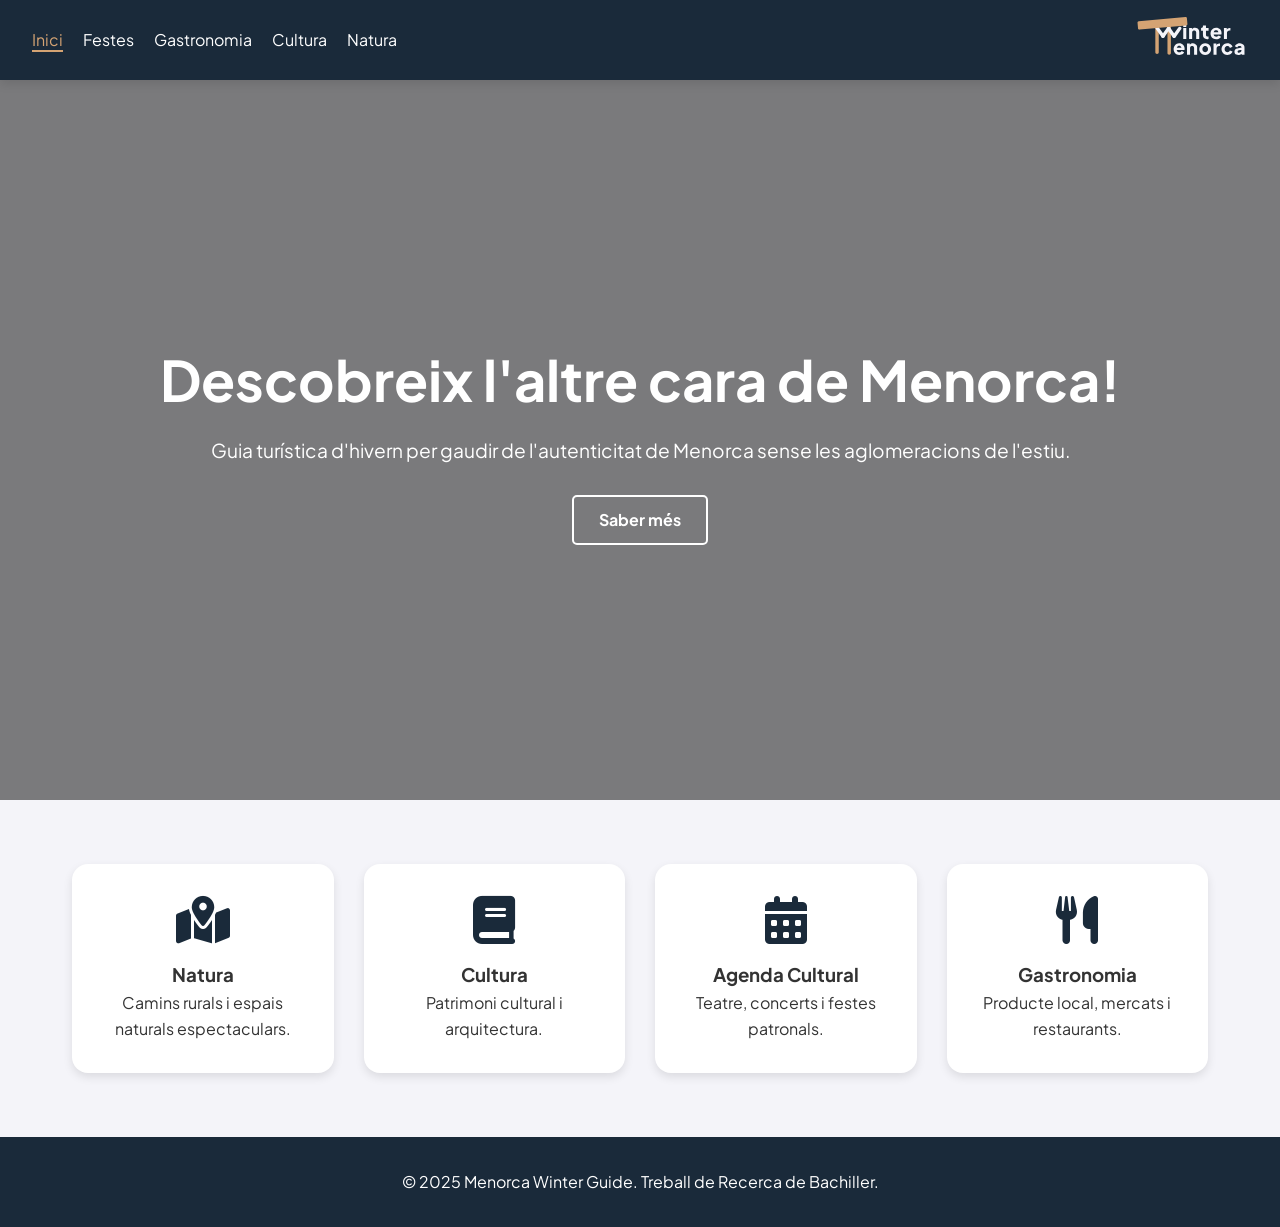
==== index.html @ 938ebcbd "Initial commit" ====
<!DOCTYPE html>
<html lang="ca">

<head>
    <meta charset="UTF-8">
    <meta name="viewport" content="width=device-width, initial-scale=1.0">
    <title>Menorca al Hivern</title>
    <meta name="description"
        content="Guia turística d'hivern per gaudir de l'autenticitat de Menorca sense les aglomeracions de l'estiu.">
    <meta name="keywords" content="Menorca, hivern, turisme, guia, Menorca al Hivern">
    <link rel="stylesheet" href="css/styles.css">
    <link rel="icon" type="image/x-icon" href="/images/favicon.svg">
    <link href="https://fonts.googleapis.com/css2?family=Plus+Jakarta+Sans:ital,wght@0,200..800;1,200..800&display=swap"
        rel="stylesheet">
    <link rel="stylesheet" href="https://cdnjs.cloudflare.com/ajax/libs/font-awesome/6.0.0/css/all.min.css">
</head>

<body>
    <header class="navbar">
        <div class="logo">
            <a href="index.html"><img src="images/imagotip.svg" alt="Menorca Hivern"></a>
        </div>
        <nav>
            <ul>
                <li><a href="index.html" class="active">Inici</a></li>
                <li><a href="festes.html">Festes</a></li>
                <li><a href="gastronomia.html">Gastronomia</a></li>
                <li><a href="cultura.html">Cultura</a></li>
                <li><a href="natura.html">Natura</a></li>
            </ul>
        </nav>
    </header>

    <section class="hero">
        <div class="hero-content">
            <h1>Descobreix l'altre cara de Menorca!</h1>
            <p>Guia turística d'hivern per gaudir de l'autenticitat de Menorca sense les aglomeracions de l'estiu.</p>
            <div class="hero-buttons">
                <a href="#features" class="btn btn-secondary">Saber més</a>
            </div>
        </div>
    </section>

    <section id="features" class="container">
        <a href="natura.html" class="card">
            <i class="fa-solid fa-map-location-dot icon"></i>
            <h3>Natura</h3>
            <p>Camins rurals i espais naturals espectaculars.</p>
        </a>
        <a href="cultura.html" class="card">
            <i class="fa-solid fa-book icon"></i>
            <h3>Cultura</h3>
            <p>Patrimoni cultural i arquitectura.</p>
        </a>
        <a href="festes.html" class="card">
            <i class="fa-solid fa-calendar-days icon"></i>
            <h3>Agenda Cultural</h3>
            <p>Teatre, concerts i festes patronals.</p>
        </a>
        <a href="gastronomia.html" class="card">
            <i class="fa-solid fa-utensils icon"></i>
            <h3>Gastronomia</h3>
            <p>Producte local, mercats i restaurants.</p>
        </a>
    </section>

    <footer>
        <p>&copy; 2025 Menorca Winter Guide. Treball de Recerca de Bachiller.</p>
    </footer>

</body>

</html>
---- css/styles.css ----
:root {
    --azul-oscuro: #1a2a3a;
    --blanco-roto: #f4f4f9;
    --texto-oscuro: #333;
    --color-resalto: #1a2a3a;
    --ocre: #d4a373;
    --highlight-ocre: #d4a373;
    /* Human-like alias */
    --boton-info-bg: #f4f4f9;

    /* Variables de estructura */
    --navbar-height: 80px;
    /* Alçada fixa de la barra de navegació */
    --page-theme-color: var(--ocre);
    /* Tornem a l'ocre per a totes les pàgines, com vol el 'pook' */
}

@keyframes fadeIn {
    from {
        opacity: 0;
        transform: translateY(20px);
    }

    to {
        opacity: 1;
        transform: translateY(0);
    }
}

.fade-in {
    animation: fadeIn 0.8s ease-out forwards;
}

/*Reset*/
* {
    margin: 0;
    padding: 0;
    box-sizing: border-box;
}

body {
    font-family: 'Plus Jakarta Sans', sans-serif;
    background-color: var(--blanco-roto);
    color: var(--texto-oscuro);
    line-height: 1.6;
}

h1,
h2,
h3,
.logo {
    font-family: 'Plus Jakarta Sans', sans-serif;
}

a {
    text-decoration: none;
    color: inherit;
}

/*Navegació*/
.navbar {
    background-color: var(--azul-oscuro);
    color: white;
    display: flex;
    justify-content: space-between;
    align-items: center;
    padding: 1rem 2rem;
    position: sticky;
    top: 0;
    z-index: 1000;
    box-shadow: 0 4px 10px rgba(0, 0, 0, 0.1);
    min-height: var(--navbar-height);
    /* Assegurem alçada consistent */
    flex-direction: row-reverse;
    /* Logo on Right, Nav on Left for Desktop */
}

.logo {
    display: flex;
    align-items: center;
}

.logo img {
    height: 40px;
    width: auto;
}

.navbar ul {
    display: flex;
    list-style: none;
    gap: 20px;
}

.navbar a:hover,
.navbar a.active {
    color: var(--page-theme-color);
    /* Ara utilitza el color de la pàgina actual! */
    border-bottom: 2px solid var(--page-theme-color);
}

.hero {
    height: 80vh;
    background: linear-gradient(rgba(0, 0, 0, 0.5), rgba(0, 0, 0, 0.5)), url('https://www.portbluehotels.com/wp-content/uploads/2025/03/Ciutadella.jpg');
    background-size: cover;
    background-position: center;
    display: flex;
    align-items: center;
    justify-content: center;
    text-align: center;
    color: white;
}

.hero h1 {
    font-size: 3.5rem;
    margin-bottom: 10px;
}

.hero p {
    font-size: 1.2rem;
    margin-bottom: 30px;
}

/*btn*/
.btn {
    padding: 10px 25px;
    border-radius: 5px;
    font-weight: bold;
    transition: 0.3s;
    display: inline-block;
    margin: 0 10px;
}

.btn-primary {
    background-color: var(--azul-oscuro);
    color: white;
}

.btn-primary:hover {
    background-color: #2c4257;
    /* Slightly lighter for hover */
}

.btn-secondary {
    border: 2px solid white;
    color: white;
}

.btn-secondary:hover {
    background-color: white;
    color: var(--azul-oscuro);
}

.container {
    padding: 4rem 2rem;
    display: grid;
    grid-template-columns: repeat(auto-fit, minmax(250px, 1fr));
    gap: 30px;
    max-width: 1200px;
    margin: 0 auto;
}

.card {
    background: white;
    padding: 2rem;
    border-radius: 16px;
    box-shadow: 0 4px 10px rgba(0, 0, 0, 0.1);
    text-align: center;
    transition: transform 0.3s ease, box-shadow 0.3s ease;
}

.card:hover {
    transform: translateY(-5px);
    box-shadow: 0 10px 40px rgba(0, 0, 0, 0.15);
}

.icon {
    font-size: 3rem;
    color: var(--azul-oscuro);
    margin-bottom: 1rem;
}

footer {
    background-color: var(--azul-oscuro);
    color: white;
    text-align: center;
    padding: 2rem;
    margin-top: auto;
    position: relative;
    z-index: 2;
}

/*Layout dividit (mapa + cntingut)*/
.split-layout {
    display: flex;
    height: calc(100vh - 70px);
    overflow: hidden;
    position: relative;
}

/*Contenedor mapa*/
#map-container {
    width: 40%;
    height: 100%;
    position: relative;
    transition: width 0.3s ease;
    border-right: 1px solid #ccc;
    /* Simplified border */
}

#map-container.collapsed {
    width: 0;
    overflow: hidden;
    border-right: none;
}

#map {
    width: 100%;
    height: 100%;
}

/*boto mapa*/
#map-toggle-btn {
    position: absolute;
    top: 20px;
    left: 40%;
    transform: translateX(0);
    width: 40px;
    height: 40px;
    background-color: var(--azul-oscuro);
    color: white;
    border: none;
    cursor: pointer;
    font-size: 1.2rem;
    display: flex;
    align-items: center;
    justify-content: center;
    z-index: 1001;
    border-top-right-radius: 5px;
    border-bottom-right-radius: 5px;
    box-shadow: 2px 2px 5px rgba(0, 0, 0, 0.2);
    transition: left 0.3s ease, background-color 0.3s;
}

/*Mapa colapsat*/
.split-layout.map-collapsed #map-container {
    width: 0;
    border-right: none;
}

.split-layout.map-collapsed #map-toggle-btn {
    left: 0;
    background-color: var(--azul-oscuro);
    border-radius: 0 5px 5px 0;
}


/*SCROLL*/
.content-area {
    flex: 1;
    overflow-y: auto;
    padding: 2rem;
    background-color: var(--blanco-roto);
}

/*estil scrollzone*/

.page-title {
    text-align: center;
    color: var(--azul-oscuro);
    margin-bottom: 0.5rem;
}

.page-intro {
    text-align: center;
    margin-bottom: 3rem;
    color: #666;
}

.categoria-titulo {
    color: var(--azul-oscuro);
    border-bottom: 2px solid var(--azul-oscuro);
    padding-bottom: 10px;
    margin-bottom: 20px;
    margin-top: 40px;
}

/*Diseny contenedor info*/
.tarjeta {
    display: flex;
    background: white;
    margin-bottom: 30px;
    border-radius: 16px;
    overflow: hidden;
    box-shadow: 0 4px 10px rgba(0, 0, 0, 0.1);
    scroll-margin-top: 100px;
    transition: transform 0.2s;
    position: relative;
    /* For absolute positioning of info button */
}

/* Info Button */
.btn-info {
    position: absolute;
    top: 10px;
    right: 10px;
    background: var(--boton-info-bg);
    border: none;
    border-radius: 50%;
    width: 30px;
    height: 30px;
    cursor: pointer;
    color: var(--azul-oscuro);
    box-shadow: 0 2px 5px rgba(0, 0, 0, 0.2);
    display: flex;
    align-items: center;
    justify-content: center;
    transition: background 0.3s;
    z-index: 5;
}

.btn-info:hover {
    background: var(--ocre);
    color: white;
}

.guia-item:hover {
    transform: translateX(5px);
}

/*Color laterals*/
.label-green {
    border-left: 8px solid #2ecc71;
}

.label-red {
    border-left: 8px solid #e74c3c;
}

.label-blue {
    border-left: 8px solid #3498db;
}

.label-yellow {
    border-left: 8px solid #f1c40f;
}

.label-purple {
    border-left: 8px solid #9b59b6;
}

.label-orange {
    border-left: 8px solid #e67e22;
}

/*Marcadors mapa*/
.custom-marker {
    display: flex;
    justify-content: center;
    align-items: center;
    color: white;
    font-size: 14px;
    border-radius: 50%;
    border: 2px solid white;
    box-shadow: 0 2px 5px rgba(0, 0, 0, 0.4);
    transition: transform 0.2s;
}

.custom-marker:hover {
    transform: scale(1.1);
}

.guia-img {
    flex: 1;
    min-width: 250px;
}

.guia-img img {
    width: 100%;
    height: 100%;
    object-fit: cover;
}

.guia-info {
    flex: 2;
    padding: 20px;
}

.guia-info h3 {
    color: var(--azul-oscuro);
    margin-bottom: 10px;
}

.datos-practicos {
    margin-top: 15px;
    list-style: none;
    background-color: var(--blanco-roto);
    padding: 10px;
    border-radius: 5px;
    font-size: 0.9rem;
}

.separador {
    border: 0;
    height: 1px;
    background: #ddd;
    margin: 40px 0;
}

/*Provisional!!! Per movils?*/
/* Mobile Responsive */
@media (max-width: 768px) {

    /* Navbar stack */
    .navbar {
        flex-direction: column;
        padding: 1rem;
    }

    .navbar ul {
        flex-wrap: wrap;
        justify-content: center;
        gap: 10px;
        margin-top: 10px;
    }

    /* Split Layout for Mobile */
    .split-layout {
        flex-direction: column;
        height: auto;
    }

    #map-container {
        width: 100%;
        height: 40vh;
        /* Default height */
        min-height: 300px;
        position: relative;
        /* Removes sticky behavior */
        top: auto;
        z-index: 100;
        order: -1;
        border-right: none;
        border-bottom: 2px solid var(--ocre);
        /* Restored ocre border for visual separation */
    }

    /* Hide the sidebar toggle on mobile as layout is stacked and non-sticky */
    #map-toggle-btn {
        display: none;
    }

    /* Remove collapsed state overrides since button is hidden */
    .split-layout.map-collapsed #map-container {
        /* No specific override for mobile if button is hidden, or reset to default */
    }

    .split-layout.map-collapsed #map-toggle-btn {
        /* Reset */
    }

    .content-area {
        height: auto;
        overflow: visible;
    }

    /* Cards/Tarjetas */
    .tarjeta {
        flex-direction: column;
    }

    .guia-img {
        width: 100%;
        height: 200px;
    }

    .guia-info {
        padding: 1rem;
    }

    .hero h1 {
        font-size: 2rem;
    }

    .hero p {
        font-size: 1rem;
    }

    /* Animations */
    @keyframes fadeIn {
        from {
            opacity: 0;
            transform: translateY(10px);
        }

        to {
            opacity: 1;
            transform: translateY(0);
        }
    }

    .tarjeta {
        animation: fadeIn 0.6s ease-out forwards;
    }

    /* Delay staggered animations for cards (optional polish) */
    .tarjeta:nth-child(1) {
        animation-delay: 0.1s;
    }

    .tarjeta:nth-child(2) {
        animation-delay: 0.2s;
    }

    .tarjeta:nth-child(3) {
        animation-delay: 0.3s;
    }

    .tarjeta:nth-child(4) {
        animation-delay: 0.4s;
    }
}
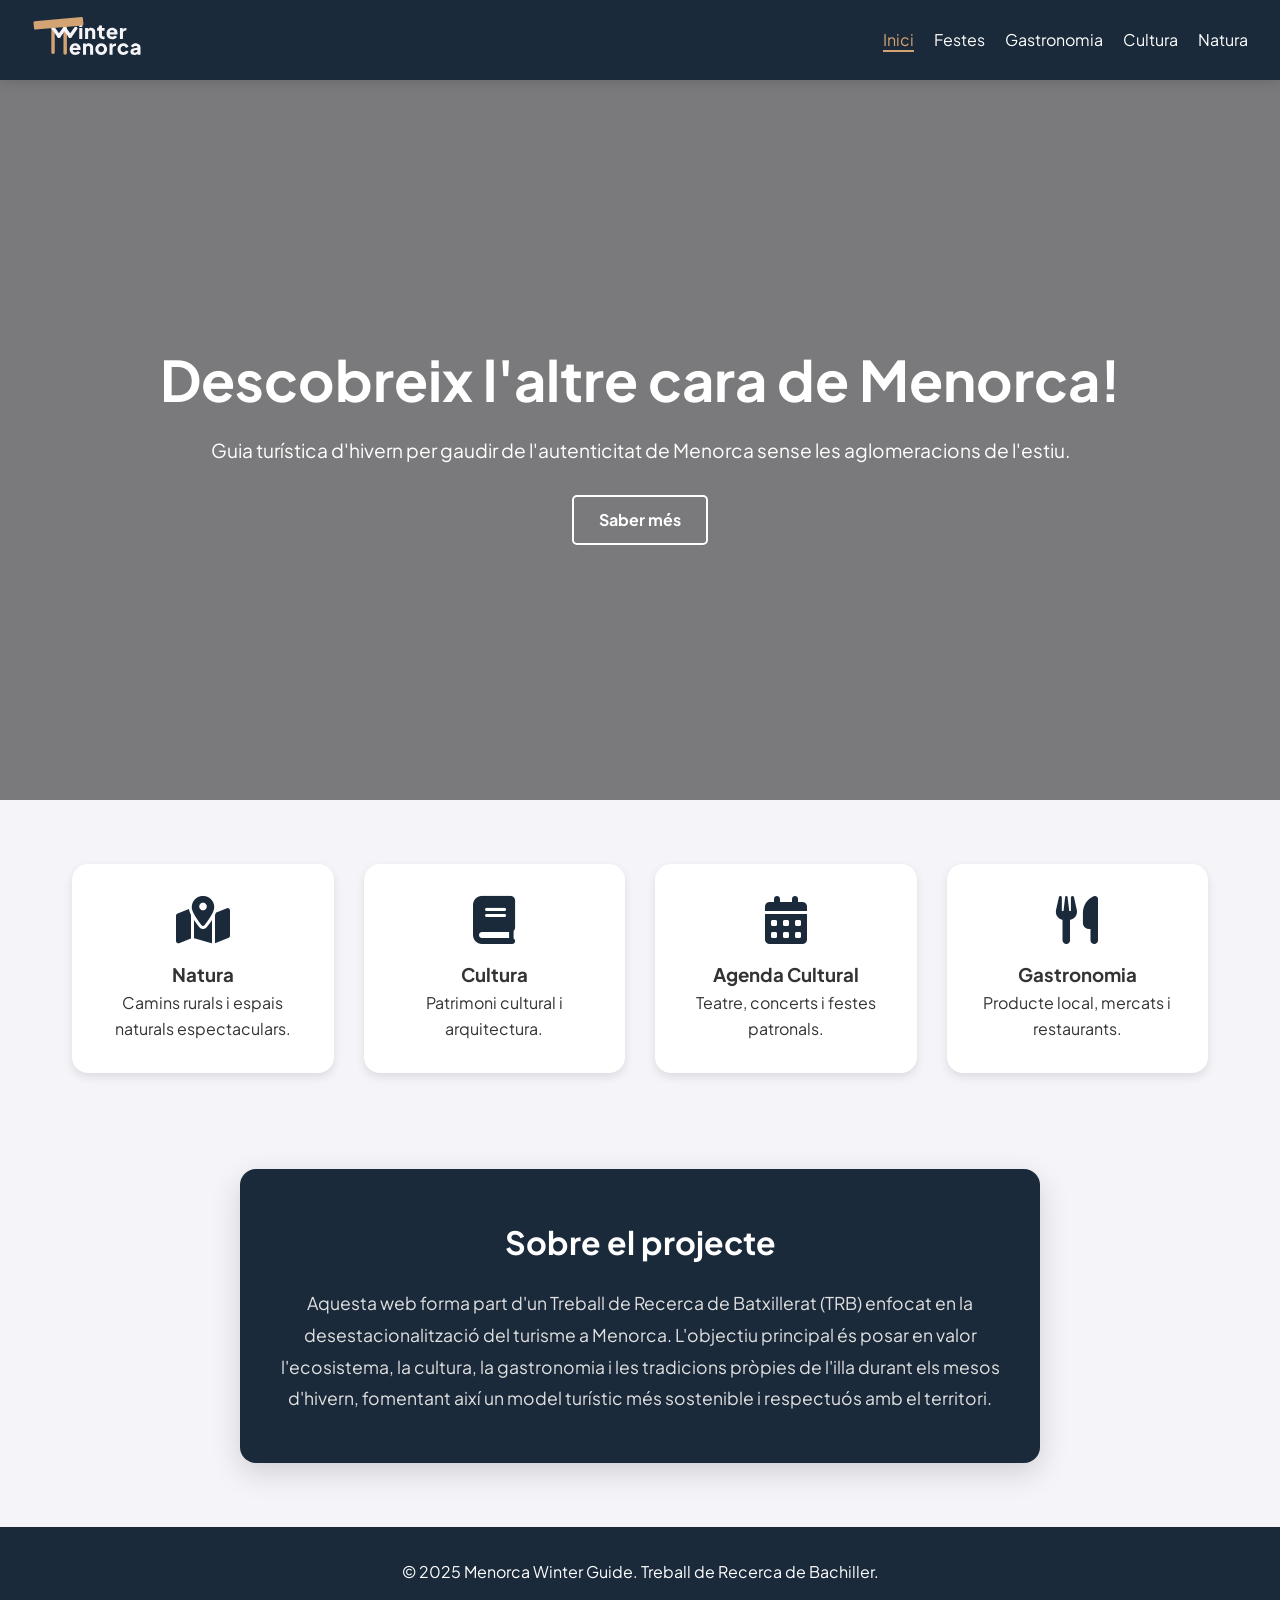
==== commit a89abed7: "Actualizacion de info y nuevos elementos de relevancia" ====
--- a/index.html
+++ b/index.html
@@ -64,6 +64,18 @@
         </a>
     </section>
 
+    <section id="sobre"
+        style="background-color: var(--azul-oscuro); color: white; max-width: 800px; margin: 2rem auto 4rem auto; padding: 3rem 2rem; border-radius: 16px; text-align: center; box-shadow: 0 10px 30px rgba(0,0,0,0.15);">
+        <h2 style="margin-top: 0; margin-bottom: 20px; font-size: 2rem; color: white;">Sobre el projecte</h2>
+        <p style="color: #e0e0e0; font-size: 1.1rem; line-height: 1.8;">
+            Aquesta web forma part d'un Treball de Recerca de Batxillerat (TRB) enfocat en la desestacionalització del
+            turisme a Menorca.
+            L'objectiu principal és posar en valor l'ecosistema, la cultura, la gastronomia i les tradicions pròpies de
+            l'illa durant els mesos d'hivern,
+            fomentant així un model turístic més sostenible i respectuós amb el territori.
+        </p>
+    </section>
+
     <footer>
         <p>&copy; 2025 Menorca Winter Guide. Treball de Recerca de Bachiller.</p>
     </footer>
--- a/css/styles.css
+++ b/css/styles.css
@@ -71,8 +71,7 @@
     box-shadow: 0 4px 10px rgba(0, 0, 0, 0.1);
     min-height: var(--navbar-height);
     /* Assegurem alçada consistent */
-    flex-direction: row-reverse;
-    /* Logo on Right, Nav on Left for Desktop */
+
 }
 
 .logo {
@@ -168,6 +167,7 @@
     transition: transform 0.3s ease, box-shadow 0.3s ease;
 }
 
+
 .card:hover {
     transform: translateY(-5px);
     box-shadow: 0 10px 40px rgba(0, 0, 0, 0.15);
@@ -188,6 +188,77 @@
     position: relative;
     z-index: 2;
 }
+
+/* Badge & practical info: hidden for clean card layout */
+.badge {
+    display: none;
+}
+
+.datos-practicos {
+    display: none;
+}
+
+
+/* Grid wrapper: organise tarjeta cards in rows */
+.cards-grid {
+    display: grid;
+    grid-template-columns: repeat(auto-fill, minmax(260px, 1fr));
+    gap: 16px;
+}
+
+/* Section headings inside the grid span all columns */
+.cards-grid>.categoria-titulo {
+    grid-column: 1 / -1;
+    margin-top: 30px;
+}
+
+.cards-grid>.categoria-titulo:first-child {
+    margin-top: 0;
+}
+
+.cards-grid .tarjeta {
+    flex-direction: column;
+    margin-bottom: 0;
+}
+
+.cards-grid .guia-img {
+    width: 100%;
+    height: 150px;
+    min-width: unset;
+    flex: none;
+    position: relative;
+}
+
+.cards-grid .guia-img img {
+    width: 100%;
+    height: 100%;
+    object-fit: cover;
+}
+
+/* Also support credits on full-width tarjeta images */
+.guia-img {
+    position: relative;
+}
+
+/* Photo credit overlay — add a <span class="foto-credit">Autor / Llicència</span>
+   inside any .guia-img to display a small caption on the image */
+.foto-credit {
+    position: absolute;
+    bottom: 4px;
+    right: 6px;
+    background: rgba(0, 0, 0, 0.50);
+    color: #fff;
+    font-size: 0.62rem;
+    padding: 1px 6px;
+    border-radius: 3px;
+    pointer-events: none;
+    white-space: nowrap;
+    max-width: 92%;
+    overflow: hidden;
+    text-overflow: ellipsis;
+    font-family: 'Plus Jakarta Sans', sans-serif;
+}
+
 
 /*Layout dividit (mapa + cntingut)*/
 .split-layout {
@@ -285,7 +356,8 @@
 }
 
 /*Diseny contenedor info*/
-.tarjeta {
+.tarjeta,
+.guia-item {
     display: flex;
     background: white;
     margin-bottom: 30px;
@@ -295,7 +367,7 @@
     scroll-margin-top: 100px;
     transition: transform 0.2s;
     position: relative;
-    /* For absolute positioning of info button */
+    cursor: pointer;
 }
 
 /* Info Button */
@@ -323,6 +395,7 @@
     color: white;
 }
 
+.tarjeta:hover,
 .guia-item:hover {
     transform: translateX(5px);
 }
@@ -367,6 +440,75 @@
 
 .custom-marker:hover {
     transform: scale(1.1);
+}
+
+/* Modal Carousel */
+.carousel-container {
+    overflow: hidden;
+    border-radius: 8px;
+    background: #000;
+}
+
+.carousel-slide {
+    animation: fadeIn 0.3s ease-in-out;
+}
+
+.carousel-btn {
+    position: absolute;
+    top: 50%;
+    transform: translateY(-50%);
+    background: rgba(255, 255, 255, 0.7);
+    border: none;
+    width: 30px;
+    height: 30px;
+    border-radius: 50%;
+    cursor: pointer;
+    display: flex;
+    align-items: center;
+    justify-content: center;
+    color: var(--azul-oscuro);
+    transition: 0.3s;
+    opacity: 0.5;
+}
+
+.carousel-container:hover .carousel-btn {
+    opacity: 1;
+}
+
+.carousel-btn:hover {
+    background: white;
+    color: var(--ocre);
+}
+
+.prev-btn {
+    left: 10px;
+}
+
+.next-btn {
+    right: 10px;
+}
+
+.carousel-dots {
+    position: absolute;
+    bottom: 30px;
+    width: 100%;
+    display: flex;
+    justify-content: center;
+    gap: 8px;
+}
+
+.carousel-dots .dot {
+    width: 10px;
+    height: 10px;
+    border-radius: 50%;
+    background: rgba(255, 255, 255, 0.5);
+    cursor: pointer;
+    transition: 0.3s;
+}
+
+.carousel-dots .dot.active,
+.carousel-dots .dot:hover {
+    background: white;
 }
 
 .guia-img {
@@ -449,14 +591,7 @@
         display: none;
     }
 
-    /* Remove collapsed state overrides since button is hidden */
-    .split-layout.map-collapsed #map-container {
-        /* No specific override for mobile if button is hidden, or reset to default */
-    }
-
-    .split-layout.map-collapsed #map-toggle-btn {
-        /* Reset */
-    }
+    /* Collapsed-state overrides not needed on mobile (toggle button is hidden) */
 
     .content-area {
         height: auto;
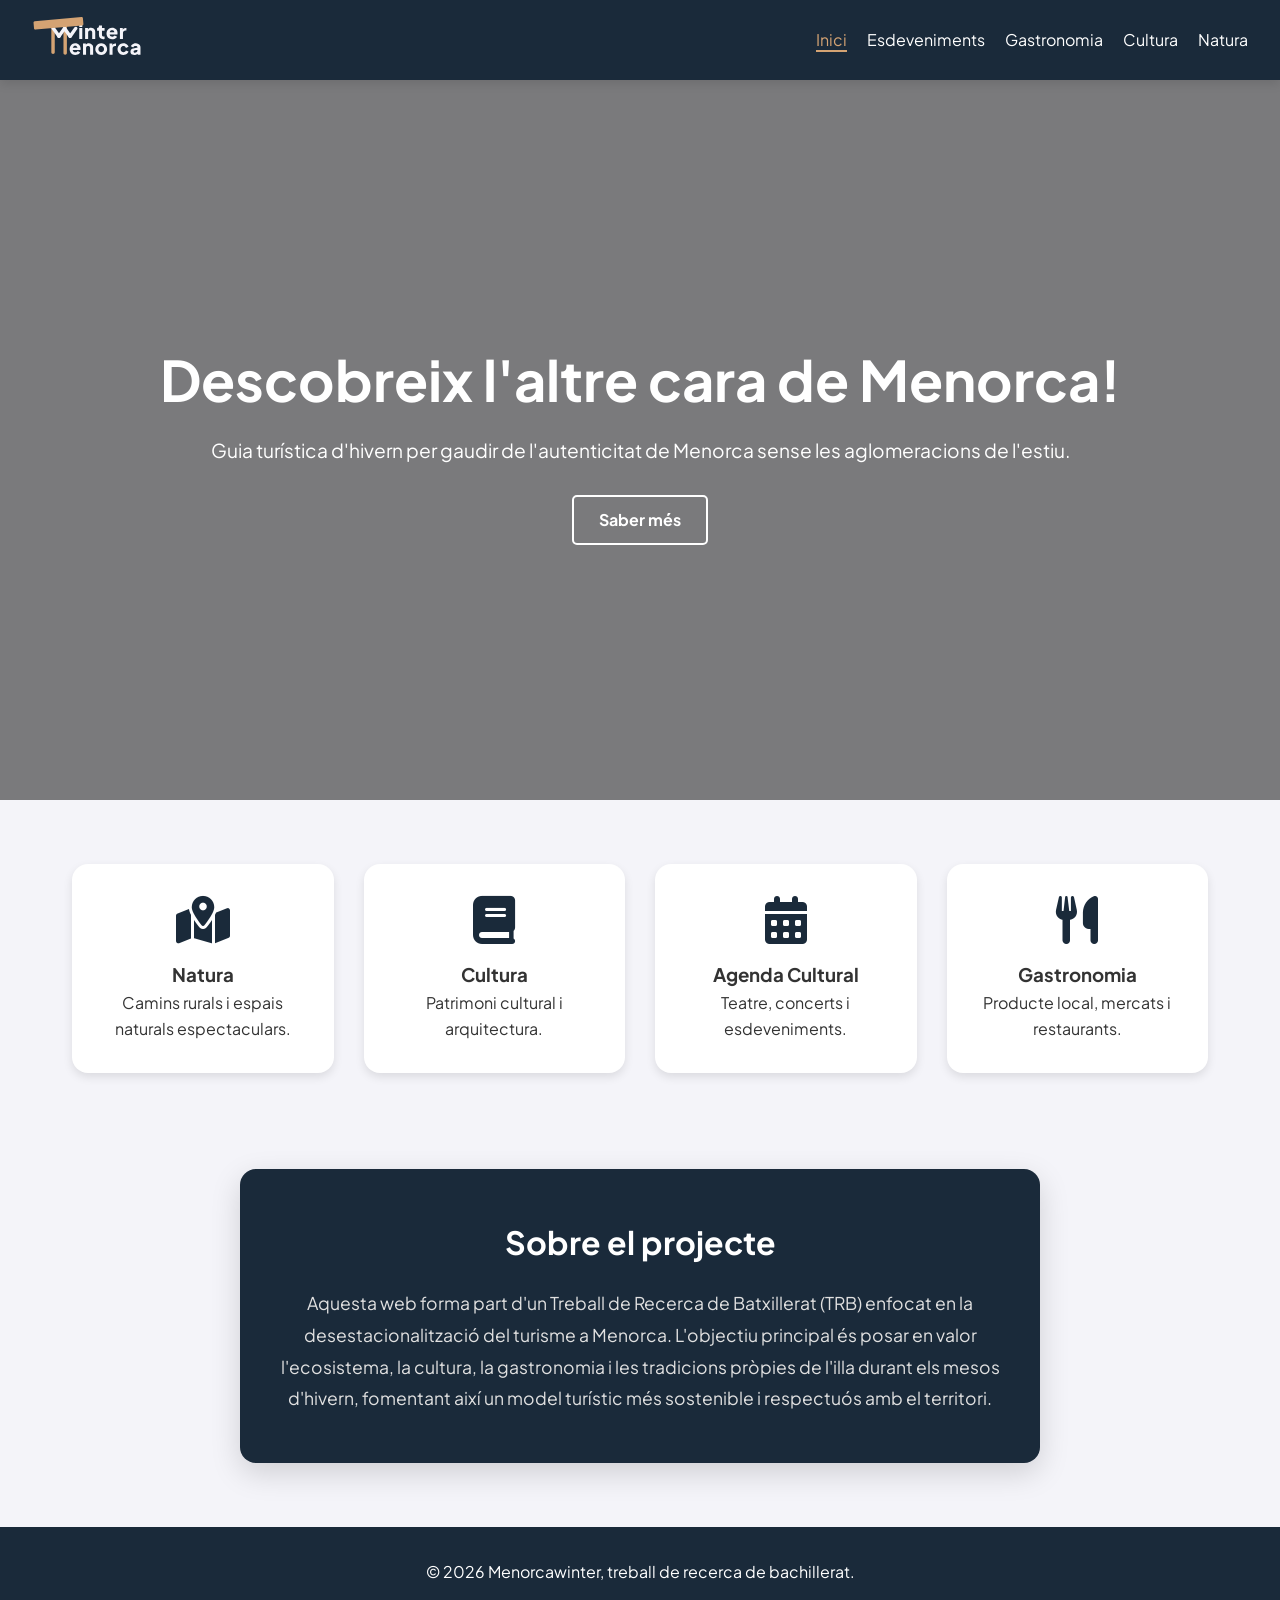
==== commit 03e14a11: "previsualització prototip" ====
--- a/index.html
+++ b/index.html
@@ -1,4 +1,4 @@
-<!DOCTYPE html>
+﻿<!DOCTYPE html>
 <html lang="ca">
 
 <head>
@@ -23,7 +23,7 @@
         <nav>
             <ul>
                 <li><a href="index.html" class="active">Inici</a></li>
-                <li><a href="festes.html">Festes</a></li>
+                <li><a href="esdeveniments.html">Esdeveniments</a></li>
                 <li><a href="gastronomia.html">Gastronomia</a></li>
                 <li><a href="cultura.html">Cultura</a></li>
                 <li><a href="natura.html">Natura</a></li>
@@ -52,10 +52,10 @@
             <h3>Cultura</h3>
             <p>Patrimoni cultural i arquitectura.</p>
         </a>
-        <a href="festes.html" class="card">
+        <a href="esdeveniments.html" class="card">
             <i class="fa-solid fa-calendar-days icon"></i>
             <h3>Agenda Cultural</h3>
-            <p>Teatre, concerts i festes patronals.</p>
+            <p>Teatre, concerts i esdeveniments.</p>
         </a>
         <a href="gastronomia.html" class="card">
             <i class="fa-solid fa-utensils icon"></i>
@@ -77,7 +77,7 @@
     </section>
 
     <footer>
-        <p>&copy; 2025 Menorca Winter Guide. Treball de Recerca de Bachiller.</p>
+        <p>&copy; 2026 Menorcawinter, treball de recerca de bachillerat.</p>
     </footer>
 
 </body>
